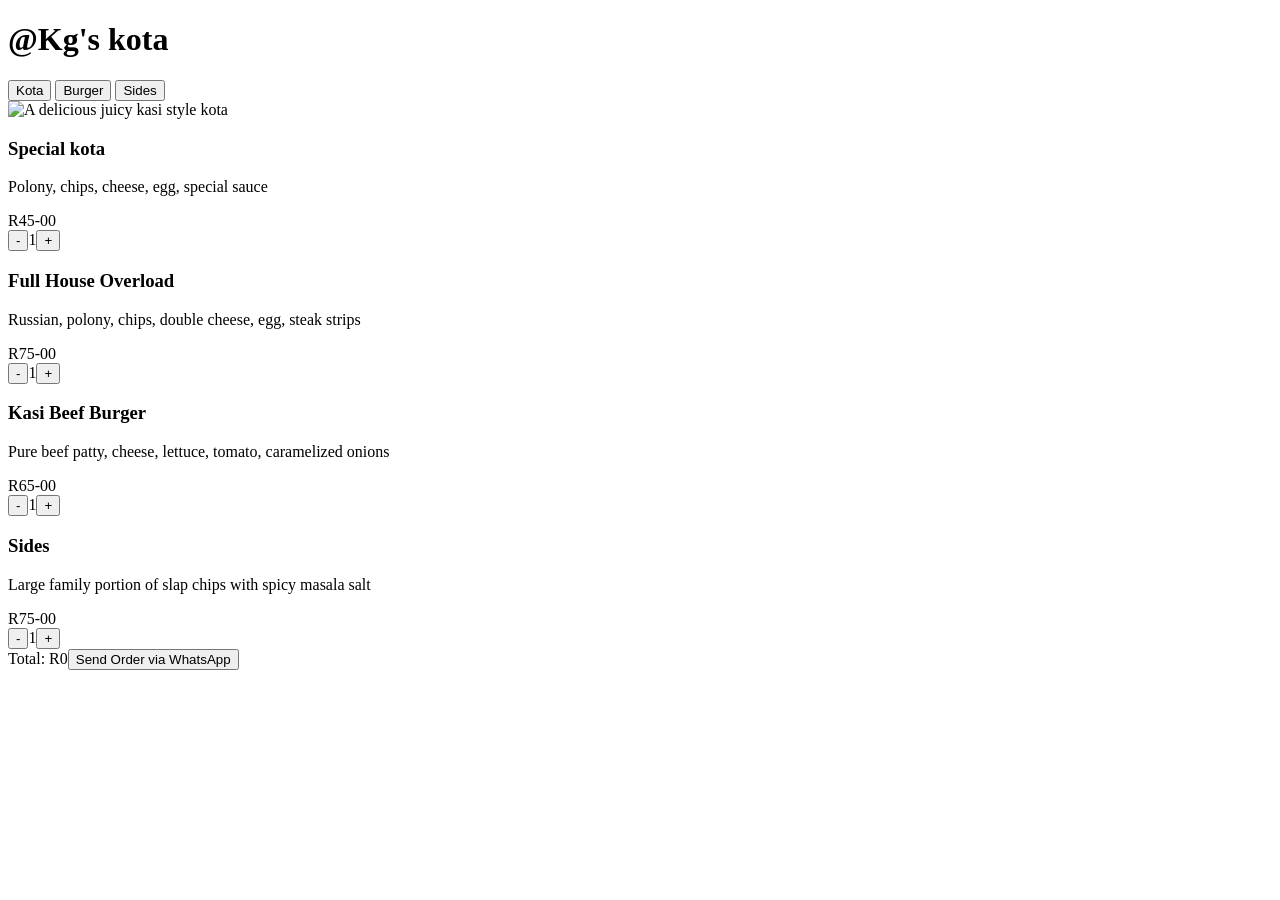
==== menu.html @ 75572984 "feat: initialize semantic html mobile menu layout and project sprint roadmap" ====
<!DOCTYPE html>
<html lang="en">
<head>
    <meta charset="UTF-8">
    <meta name="viewport" content="width=device-width, initial-scale=1.0">
    <title>@Kg's kota menu</title>
</head>
<body>
    <header>
         <h1>@Kg's kota</h1>
         <nav>
            <button>Kota</button>
            <button>Burger</button>
            <button>Sides</button>
         </nav>
    </header>
    <main>
        <!-- food items cards -->
        <section>
            <!-- kotas -->
            <article>
                <img src="https://unsplash.com" alt="A delicious juicy kasi style kota">
                <h3>Special kota</h3>
                <p>Polony, chips, cheese, egg, special sauce</p>
                <span> R45-00</span>
                <div>
                    <button>-</button><span>1</span><button>+</button>
                </div>
            </article>
            <article>
                <h3>Full House Overload</h3>
                <p>Russian, polony, chips, double cheese, egg, steak strips</p>
                <span> R75-00</span>
                <div>
                    <button>-</button><span>1</span><button>+</button>
                </div>
            </article>
            <article>
                <h3>Kasi Beef Burger</h3>
                <p>Pure beef patty, cheese, lettuce, tomato, caramelized onions</p>
                <span> R65-00</span>
                <div>
                    <button>-</button><span>1</span><button>+</button>
                </div>
            </article>
            <article>
                <h3>Sides</h3>
                <p> Large family portion of slap chips with spicy masala salt</p>
                <span> R75-00</span>
                <div>
                    <button>-</button><span>1</span><button>+</button>
                </div>
            </article>
            
        </section>
    </main>
    <footer>
        <!-- sticky bottom total bar -->
        <span>Total: R0</span><button>Send Order via WhatsApp</button>
    </footer>
</body>
</html>
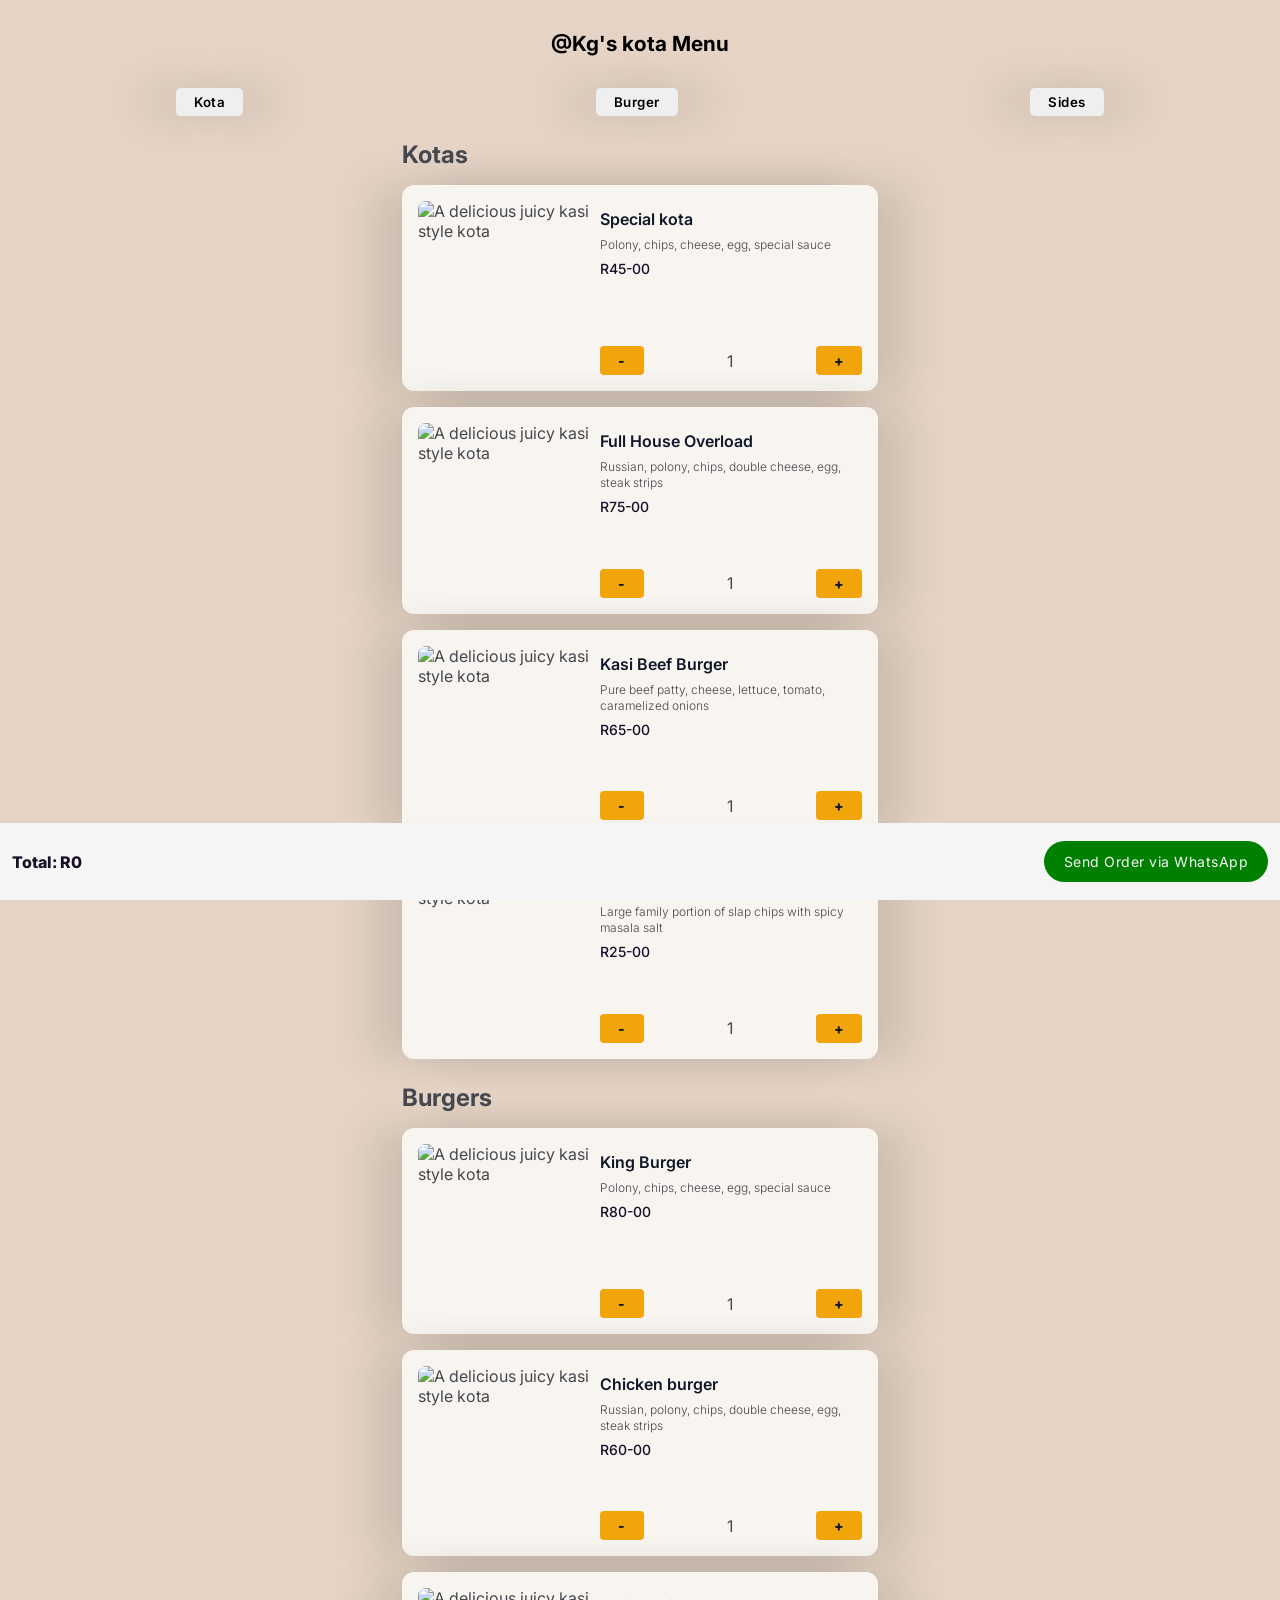
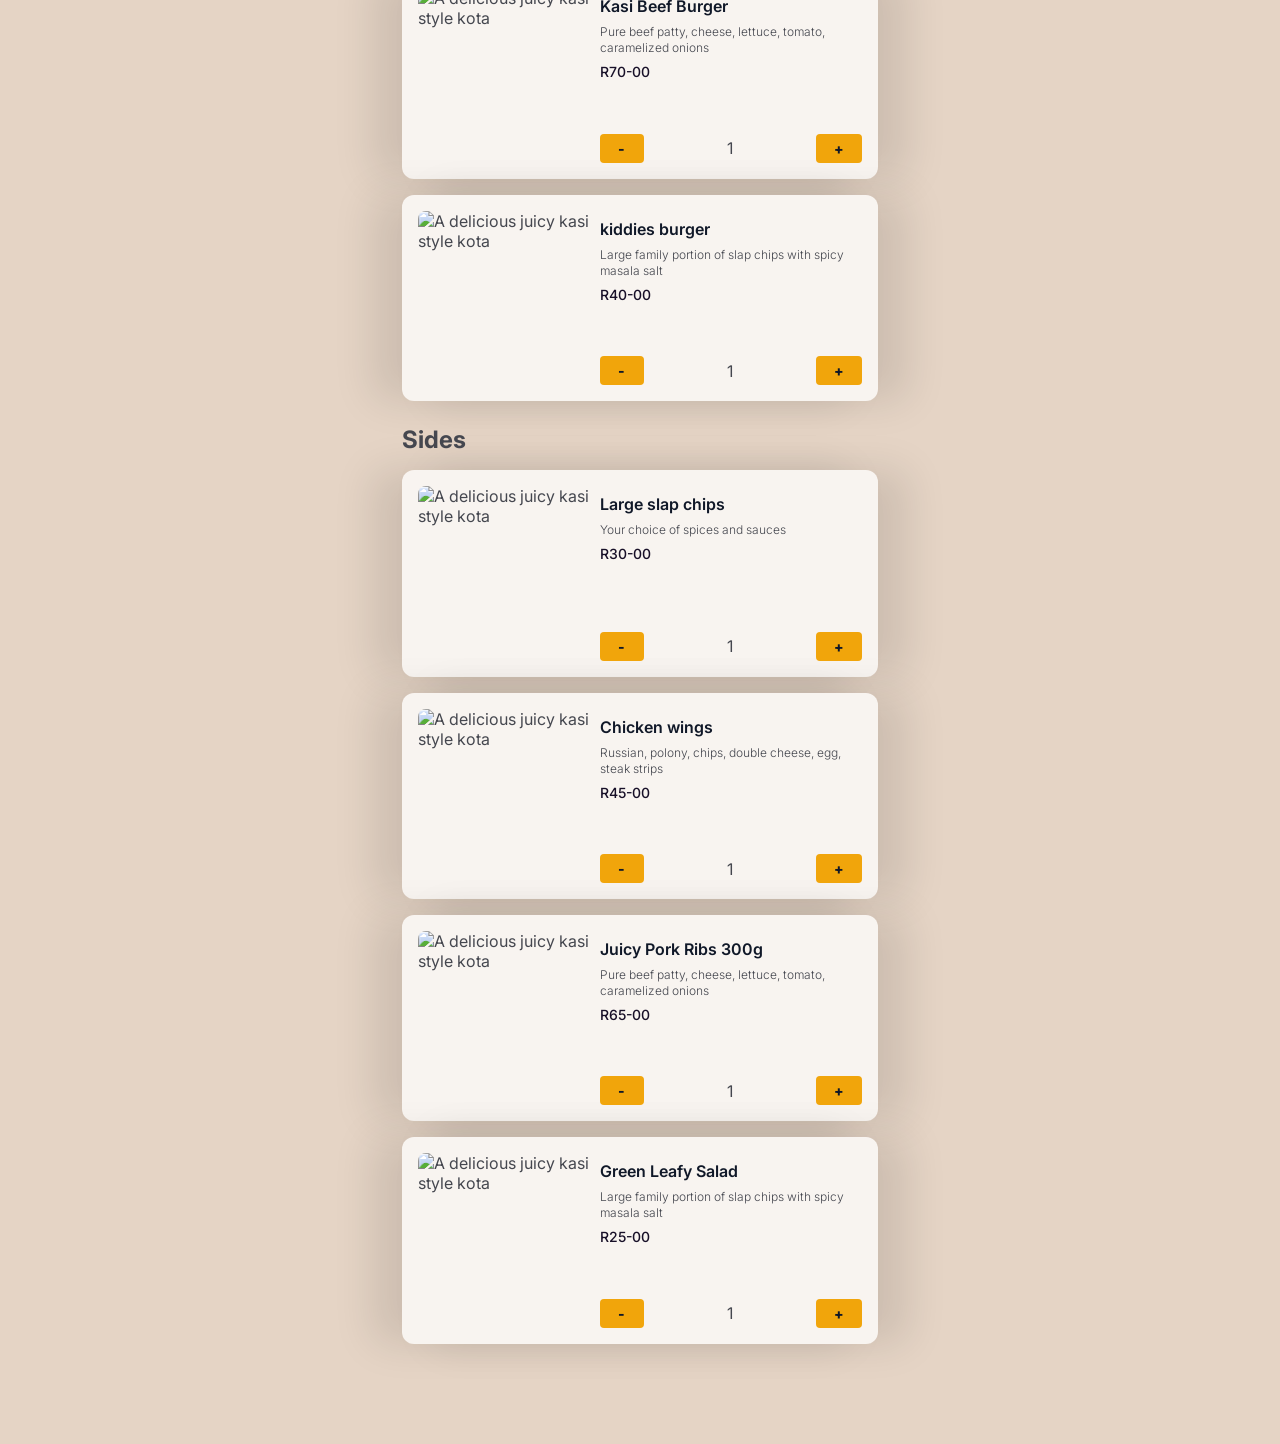
==== commit 57de4c46: "Added burgers and sides section, added minor styling and created event listners for the sections" ====
--- a/menu.html
+++ b/menu.html
@@ -3,60 +3,174 @@
 <head>
     <meta charset="UTF-8">
     <meta name="viewport" content="width=device-width, initial-scale=1.0">
+    <link rel="stylesheet" href="styles.css">
+    <!-- External fonts -->
+    <link rel="preconnect" href="https://fonts.googleapis.com">
+    <link rel="preconnect" href="https://fonts.gstatic.com" crossorigin>
+    <link href="https://fonts.googleapis.com/css2?family=Inter:ital,opsz,wght@0,14..32,100..900;1,14..32,100..900&display=swap" rel="stylesheet">
     <title>@Kg's kota menu</title>
 </head>
 <body>
     <header>
-         <h1>@Kg's kota</h1>
+         <h1>@Kg's kota Menu</h1>
          <nav>
-            <button>Kota</button>
-            <button>Burger</button>
-            <button>Sides</button>
+            <button id="kotaBtn">Kota</button>
+            <button id="burgerBtn">Burger</button>
+            <button id="sidesBtn">Sides</button>
          </nav>
     </header>
+    <!-- End of header section -->
     <main>
         <!-- food items cards -->
-        <section>
+        <section id="kotas">
+            <h2>Kotas</h2>
             <!-- kotas -->
             <article>
-                <img src="https://unsplash.com" alt="A delicious juicy kasi style kota">
+                <img src="./kota.PNG" alt="A delicious juicy kasi style kota">
+                <div class="cardText">
                 <h3>Special kota</h3>
                 <p>Polony, chips, cheese, egg, special sauce</p>
-                <span> R45-00</span>
-                <div>
+                <span class="price"> R45-00</span>
+                <div class="cardBtns">
                     <button>-</button><span>1</span><button>+</button>
+                </div>
                 </div>
             </article>
             <article>
+                <img src="./kota.PNG" alt="A delicious juicy kasi style kota">
+                <div class="cardText">
                 <h3>Full House Overload</h3>
                 <p>Russian, polony, chips, double cheese, egg, steak strips</p>
-                <span> R75-00</span>
-                <div>
+                <span class="price"> R75-00</span>
+                <div class="cardBtns">
                     <button>-</button><span>1</span><button>+</button>
+                </div>
                 </div>
             </article>
             <article>
+                <img src="./kota.PNG" alt="A delicious juicy kasi style kota">
+                <div class="cardText">
                 <h3>Kasi Beef Burger</h3>
                 <p>Pure beef patty, cheese, lettuce, tomato, caramelized onions</p>
-                <span> R65-00</span>
-                <div>
+                <span class="price"> R65-00</span>
+                <div class="cardBtns">
                     <button>-</button><span>1</span><button>+</button>
+                </div>
                 </div>
             </article>
             <article>
+                <img src="./kota.PNG" alt="A delicious juicy kasi style kota">
+                <div class="cardText">
                 <h3>Sides</h3>
-                <p> Large family portion of slap chips with spicy masala salt</p>
-                <span> R75-00</span>
-                <div>
+                <p>Large family portion of slap chips with spicy masala salt</p>
+                <span class="price"> R25-00</span>
+                <div class="cardBtns">
                     <button>-</button><span>1</span><button>+</button>
                 </div>
+                </div>
             </article>
-            
+        </section>
+        <!-- End of kota section -->
+        <section id="burgers">
+            <h2>Burgers</h2>
+            <article>
+                <img src="./kota.PNG" alt="A delicious juicy kasi style kota">
+                <div class="cardText">
+                <h3>King Burger</h3>
+                <p>Polony, chips, cheese, egg, special sauce</p>
+                <span class="price"> R80-00</span>
+                <div class="cardBtns">
+                    <button>-</button><span>1</span><button>+</button>
+                </div>
+                </div>
+            </article>
+            <article>
+                <img src="./kota.PNG" alt="A delicious juicy kasi style kota">
+                <div class="cardText">
+                <h3>Chicken burger</h3>
+                <p>Russian, polony, chips, double cheese, egg, steak strips</p>
+                <span class="price"> R60-00</span>
+                <div class="cardBtns">
+                    <button>-</button><span>1</span><button>+</button>
+                </div>
+                </div>
+            </article>
+            <article>
+                <img src="./kota.PNG" alt="A delicious juicy kasi style kota">
+                <div class="cardText">
+                <h3>Kasi Beef Burger</h3>
+                <p>Pure beef patty, cheese, lettuce, tomato, caramelized onions</p>
+                <span class="price"> R70-00</span>
+                <div class="cardBtns">
+                    <button>-</button><span>1</span><button>+</button>
+                </div>
+                </div>
+            </article>
+            <article>
+                <img src="./kota.PNG" alt="A delicious juicy kasi style kota">
+                <div class="cardText">
+                <h3>kiddies burger</h3>
+                <p>Large family portion of slap chips with spicy masala salt</p>
+                <span class="price"> R40-00</span>
+                <div class="cardBtns">
+                    <button>-</button><span>1</span><button>+</button>
+                </div>
+                </div>
+            </article>
+        </section>
+        <!-- End of kota section -->
+        <section id="sides">
+            <h2>Sides</h2>
+            <article>
+                <img src="./kota.PNG" alt="A delicious juicy kasi style kota">
+                <div class="cardText">
+                <h3>Large slap chips</h3>
+                <p> Your choice of spices and sauces</p>
+                <span class="price"> R30-00</span>
+                <div class="cardBtns">
+                    <button>-</button><span>1</span><button>+</button>
+                </div>
+                </div>
+            </article>
+            <article>
+                <img src="./kota.PNG" alt="A delicious juicy kasi style kota">
+                <div class="cardText">
+                <h3>Chicken wings</h3>
+                <p>Russian, polony, chips, double cheese, egg, steak strips</p>
+                <span class="price"> R45-00</span>
+                <div class="cardBtns">
+                    <button>-</button><span>1</span><button>+</button>
+                </div>
+                </div>
+            </article>
+            <article>
+                <img src="./kota.PNG" alt="A delicious juicy kasi style kota">
+                <div class="cardText">
+                <h3>Juicy Pork Ribs 300g</h3>
+                <p>Pure beef patty, cheese, lettuce, tomato, caramelized onions</p>
+                <span class="price"> R65-00</span>
+                <div class="cardBtns">
+                    <button>-</button><span>1</span><button>+</button>
+                </div>
+                </div>
+            </article>
+            <article>
+                <img src="./kota.PNG" alt="A delicious juicy kasi style kota">
+                <div class="cardText">
+                <h3>Green Leafy Salad</h3>
+                <p>Large family portion of slap chips with spicy masala salt</p>
+                <span class="price"> R25-00</span>
+                <div class="cardBtns">
+                    <button>-</button><span>1</span><button>+</button>
+                </div>
+                </div>
+            </article>
         </section>
     </main>
     <footer>
         <!-- sticky bottom total bar -->
         <span>Total: R0</span><button>Send Order via WhatsApp</button>
     </footer>
+    <script src="main.js"></script>
 </body>
 </html>
--- a/styles.css
+++ b/styles.css
@@ -0,0 +1,137 @@
+*{
+    margin: 0;
+    padding: 0;
+    box-sizing: border-box;
+}
+body{
+    background-color: #E5D4C5;
+    color: #45474F;
+    font-family: "Inter", sans-serif;
+    font-size: 1rem;
+}
+header{
+    padding: 1rem 0 0 0;
+    position: sticky;
+    top: 0;
+    background-color: #E5D4C5;
+    z-index: 5;
+    display: flex;
+    flex-direction: column;
+    align-items: center;
+}
+nav{
+    display: flex;
+    width: 100%;
+    justify-content: space-around;
+    margin-top: 1rem;
+}
+nav>button{
+box-shadow: 30px 0 40px rgba(0,0,0,0.1),
+-30px 0 40px rgba(0,0,0,0.1);  
+}
+h1{
+    font-size: 1.3rem;
+    font-weight: 700;
+    line-height: 24px;
+    color: black;
+    padding: 1rem 0;
+}
+button{
+    padding: 6px 18px;
+    border: none;
+    font-family: "Inter", sans-serif;    
+    font-weight: 600;
+    letter-spacing: .5px;
+    border-radius: 5px;
+}
+section{
+    padding: 24px 12px 0 12px;
+    max-width: 500px;
+    margin: 0 auto;
+    scroll-margin-top: 100px; 
+}
+  section:last-child {
+        margin-bottom: 100px;
+    }
+article{
+    background-color: #F8F4F0;
+    color: #45474F;
+    padding: 16px;
+    margin-top: 16px;
+    border-radius: 12px;
+    display: flex;
+    box-shadow: 30px 0 40px rgba(0,0,0,0.1),
+    -30px 0 40px rgba(0,0,0,0.1);  }
+  
+img{
+    width: 40%;
+    border-radius: 8px;
+    aspect-ratio: 1 / 1; /* Forces the image to always be a perfect square */
+    object-fit: cover; 
+}
+.cardText{
+    margin-left: 8px;
+    display: flex;
+    flex-direction: column;
+    width: 60%;
+}
+h3{ 
+    font-weight: 600;
+    color: #101828;
+    font-size: 1rem;
+    line-height: 24px;
+    padding: 6px 0;
+}
+p{
+    font-size: 12px; 
+    font-weight: 300;
+    line-height: 16px;
+    font-style: normal;
+}
+.cardBtns{
+    display: flex;
+    justify-content: space-between;
+    align-items: center;
+    margin-top: auto;
+}
+.price{
+    font-size: 14px;
+    line-height: 20px;
+    font-weight: 500;
+    color: #181028;
+    display: block;
+    margin: 6px 0;
+    
+}
+.cardBtns>button{
+    font-size: 14px;
+    border-radius: 4px;
+    background-color: rgb(241, 165, 11);
+    font-weight: 800;
+    color: #101828;
+}
+footer {
+    position: fixed;
+    width: 100%;
+    bottom: 0;
+    left: 0;
+    padding: 18px 12px;
+    background-color: whitesmoke;
+    display: flex;
+    align-items: center;
+    justify-content: space-between;
+    z-index: 100;
+}
+footer>span{
+    font-size: 1rem;
+    font-weight: 800;
+    color: #181028;
+}
+footer>button{
+    background-color: green;
+    color: whitesmoke;
+    font-size: 14px;
+    font-weight: 400;
+    border-radius: 50px;
+    padding: 12px 20px;
+}
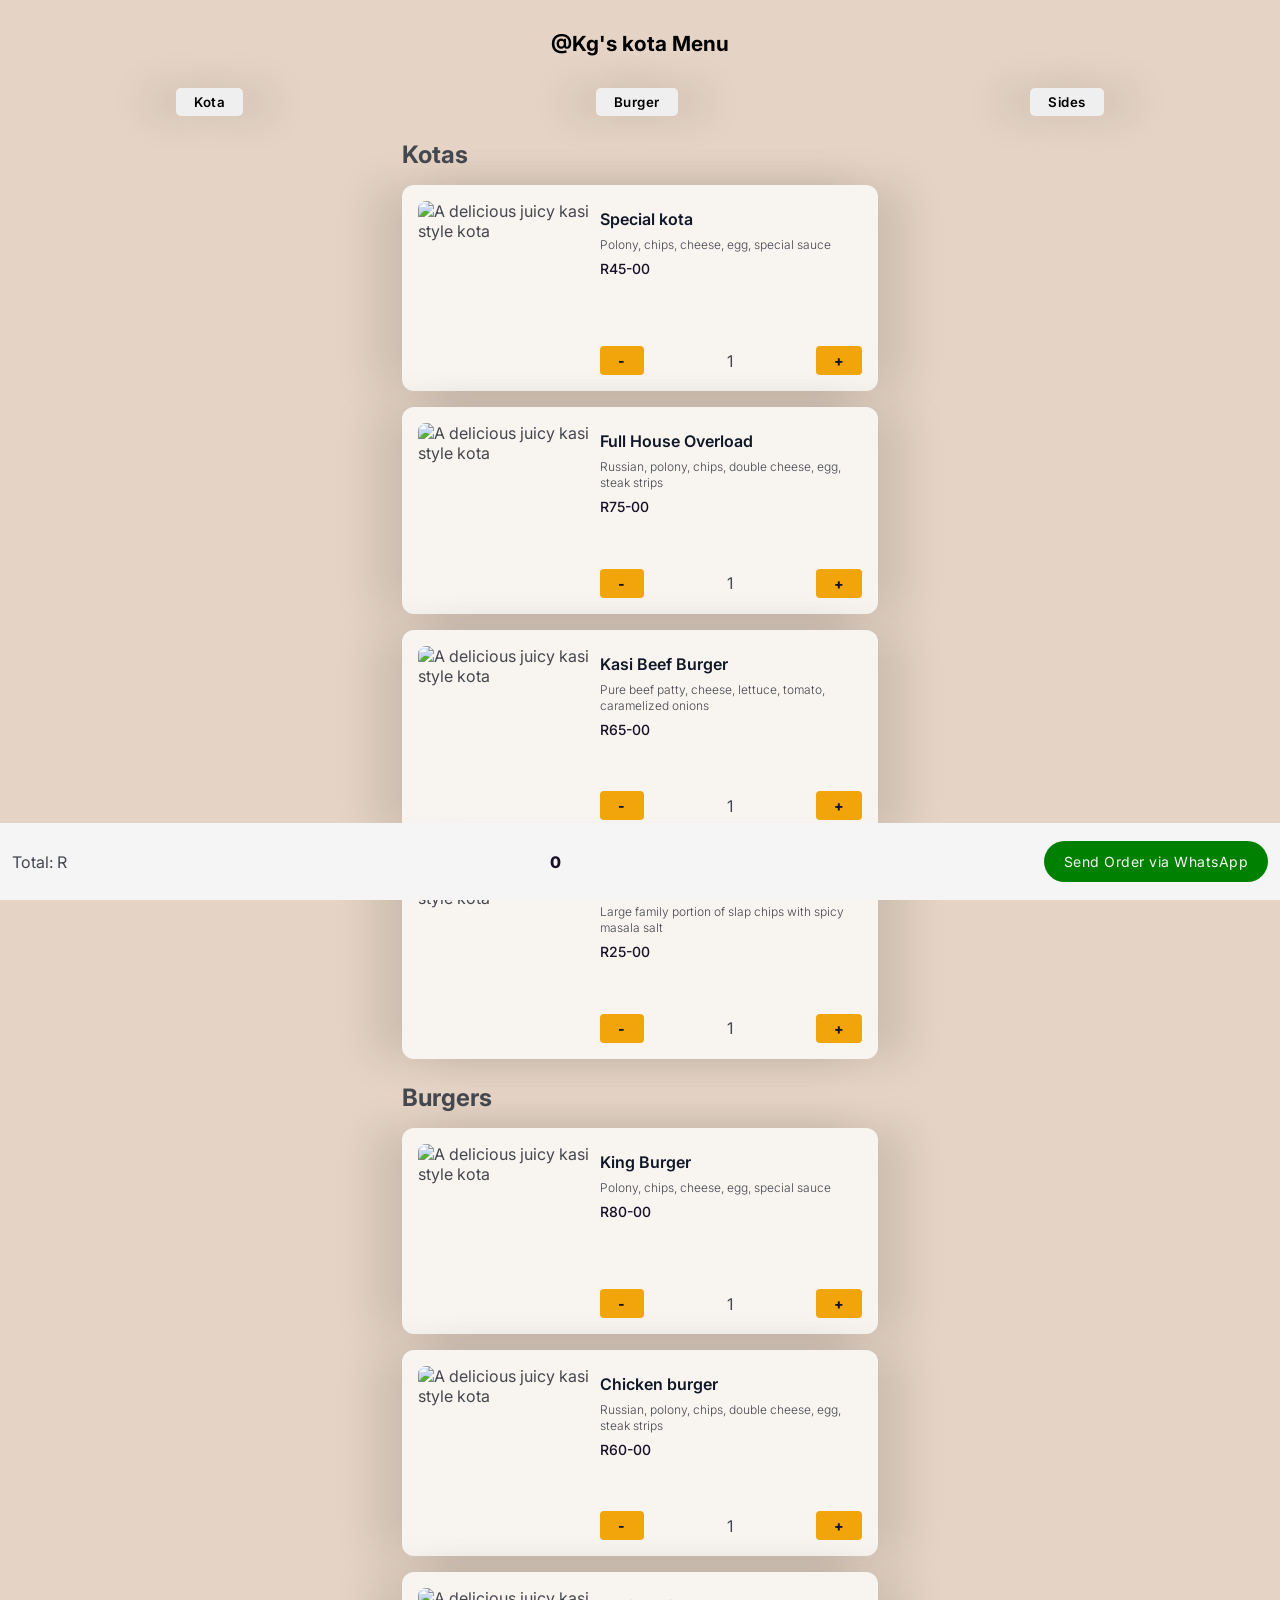
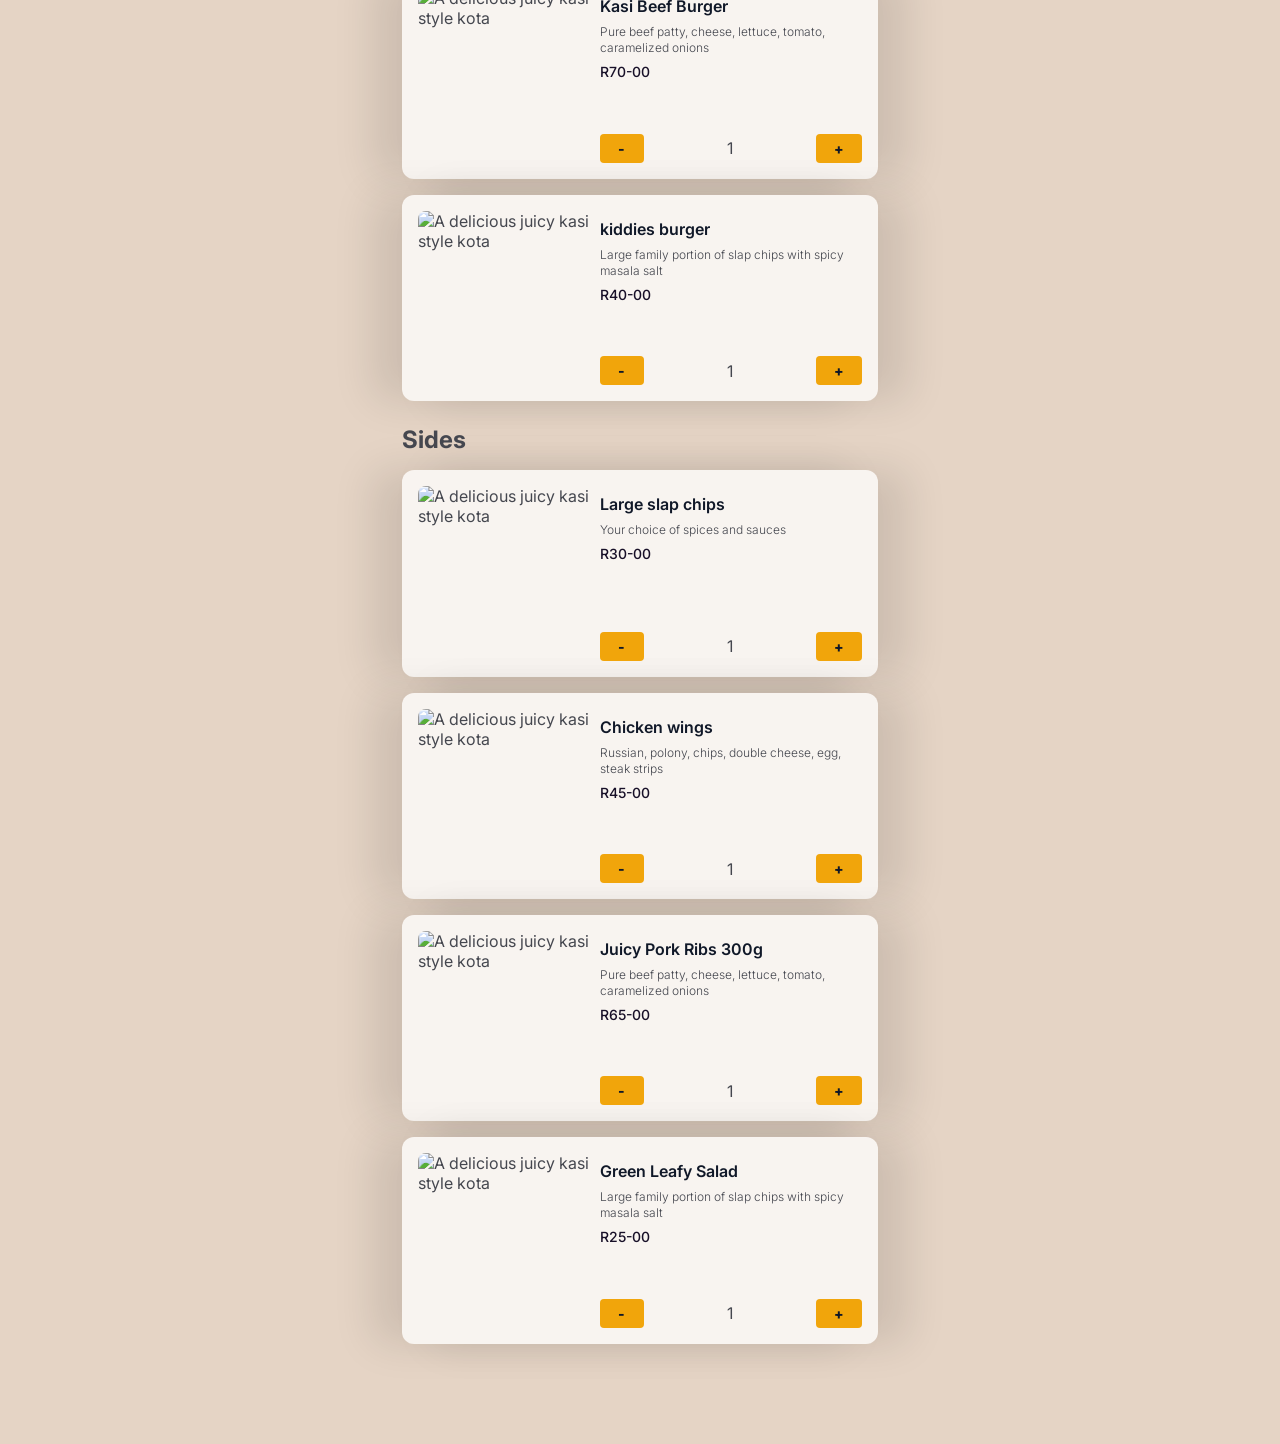
==== commit 0705d547: "Implemented DOM Node selection layer for menu card elements and global footer" ====
--- a/menu.html
+++ b/menu.html
@@ -32,7 +32,7 @@
                 <p>Polony, chips, cheese, egg, special sauce</p>
                 <span class="price"> R45-00</span>
                 <div class="cardBtns">
-                    <button>-</button><span>1</span><button>+</button>
+                    <button class="minus">-</button><span class="quantity">1</span><button class="plus">+</button>
                 </div>
                 </div>
             </article>
@@ -43,7 +43,7 @@
                 <p>Russian, polony, chips, double cheese, egg, steak strips</p>
                 <span class="price"> R75-00</span>
                 <div class="cardBtns">
-                    <button>-</button><span>1</span><button>+</button>
+                    <button class="minus">-</button><span class="quantity">1</span><button class="plus">+</button>
                 </div>
                 </div>
             </article>
@@ -54,7 +54,7 @@
                 <p>Pure beef patty, cheese, lettuce, tomato, caramelized onions</p>
                 <span class="price"> R65-00</span>
                 <div class="cardBtns">
-                    <button>-</button><span>1</span><button>+</button>
+                    <button class="minus">-</button><span class="quantity">1</span><button class="plus">+</button>
                 </div>
                 </div>
             </article>
@@ -65,7 +65,7 @@
                 <p>Large family portion of slap chips with spicy masala salt</p>
                 <span class="price"> R25-00</span>
                 <div class="cardBtns">
-                    <button>-</button><span>1</span><button>+</button>
+                    <button class="minus">-</button><span class="quantity">1</span><button class="plus">+</button>
                 </div>
                 </div>
             </article>
@@ -80,7 +80,7 @@
                 <p>Polony, chips, cheese, egg, special sauce</p>
                 <span class="price"> R80-00</span>
                 <div class="cardBtns">
-                    <button>-</button><span>1</span><button>+</button>
+                    <button class="minus">-</button><span class="quantity">1</span class="plus"><button>+</button>
                 </div>
                 </div>
             </article>
@@ -91,7 +91,7 @@
                 <p>Russian, polony, chips, double cheese, egg, steak strips</p>
                 <span class="price"> R60-00</span>
                 <div class="cardBtns">
-                    <button>-</button><span>1</span><button>+</button>
+                    <button class="minus">-</button><span class="quantity">1</span><button class="plus">+</button>
                 </div>
                 </div>
             </article>
@@ -102,7 +102,7 @@
                 <p>Pure beef patty, cheese, lettuce, tomato, caramelized onions</p>
                 <span class="price"> R70-00</span>
                 <div class="cardBtns">
-                    <button>-</button><span>1</span><button>+</button>
+                    <button class="minus">-</button><span class="quantity">1</span><button class="plus">+</button>
                 </div>
                 </div>
             </article>
@@ -113,7 +113,7 @@
                 <p>Large family portion of slap chips with spicy masala salt</p>
                 <span class="price"> R40-00</span>
                 <div class="cardBtns">
-                    <button>-</button><span>1</span><button>+</button>
+                    <button class="minus">-</button><span class="quantity">1</span><button class="plus">+</button>
                 </div>
                 </div>
             </article>
@@ -128,7 +128,7 @@
                 <p> Your choice of spices and sauces</p>
                 <span class="price"> R30-00</span>
                 <div class="cardBtns">
-                    <button>-</button><span>1</span><button>+</button>
+                    <button class="minus">-</button><span class="quantity">1</span><button class="plus">+</button>
                 </div>
                 </div>
             </article>
@@ -139,7 +139,7 @@
                 <p>Russian, polony, chips, double cheese, egg, steak strips</p>
                 <span class="price"> R45-00</span>
                 <div class="cardBtns">
-                    <button>-</button><span>1</span><button>+</button>
+                    <button class="minus">-</button><span class="quantity">1</span><button class="plus">+</button>
                 </div>
                 </div>
             </article>
@@ -150,7 +150,7 @@
                 <p>Pure beef patty, cheese, lettuce, tomato, caramelized onions</p>
                 <span class="price"> R65-00</span>
                 <div class="cardBtns">
-                    <button>-</button><span>1</span><button>+</button>
+                    <button class="minus">-</button><span class="quantity">1</span><button class="plus">+</button>
                 </div>
                 </div>
             </article>
@@ -161,7 +161,7 @@
                 <p>Large family portion of slap chips with spicy masala salt</p>
                 <span class="price"> R25-00</span>
                 <div class="cardBtns">
-                    <button>-</button><span>1</span><button>+</button>
+                    <button class="minus">-</button><span class="quantity">1</span><button class="plus">+</button>
                 </div>
                 </div>
             </article>
@@ -169,7 +169,7 @@
     </main>
     <footer>
         <!-- sticky bottom total bar -->
-        <span>Total: R0</span><button>Send Order via WhatsApp</button>
+        Total: R <span id="total-price-view"> 0</span><button id="whatsapp-submit-btn">Send Order via WhatsApp</button>
     </footer>
     <script src="main.js"></script>
 </body>
